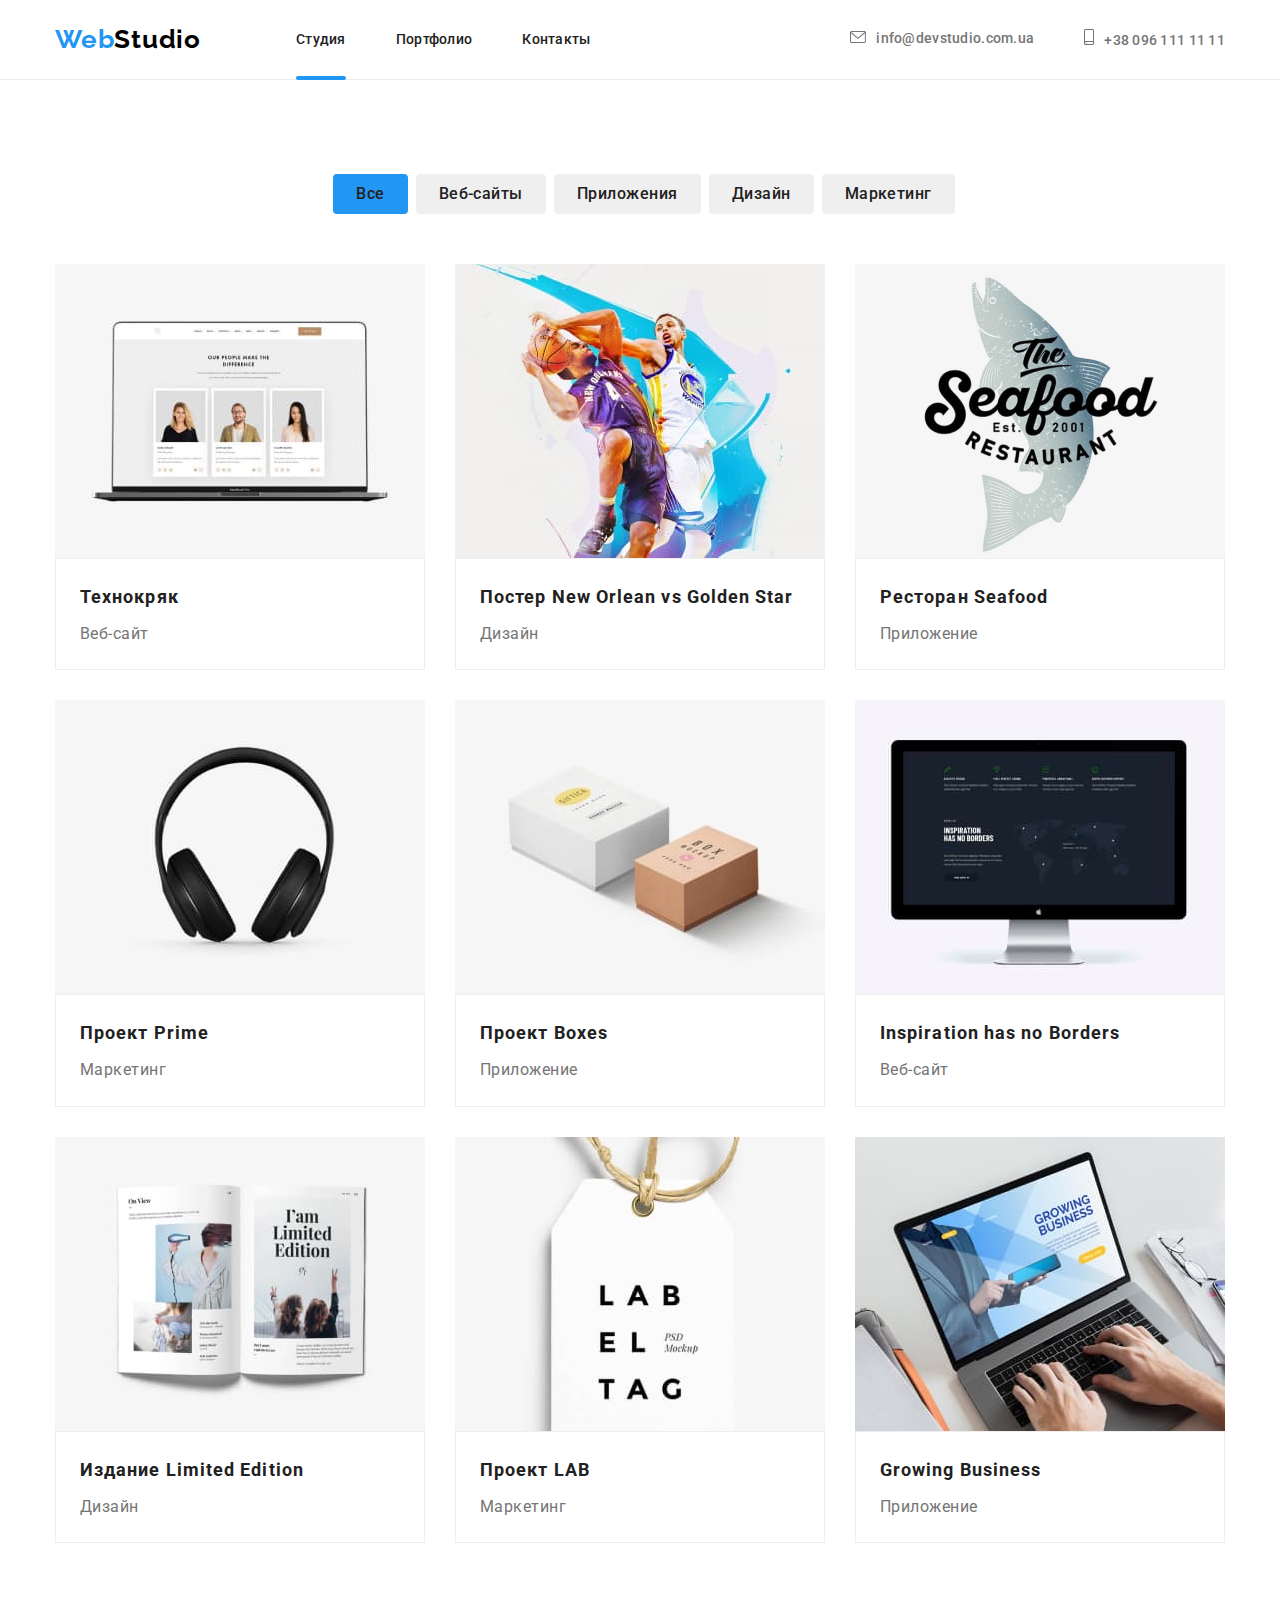
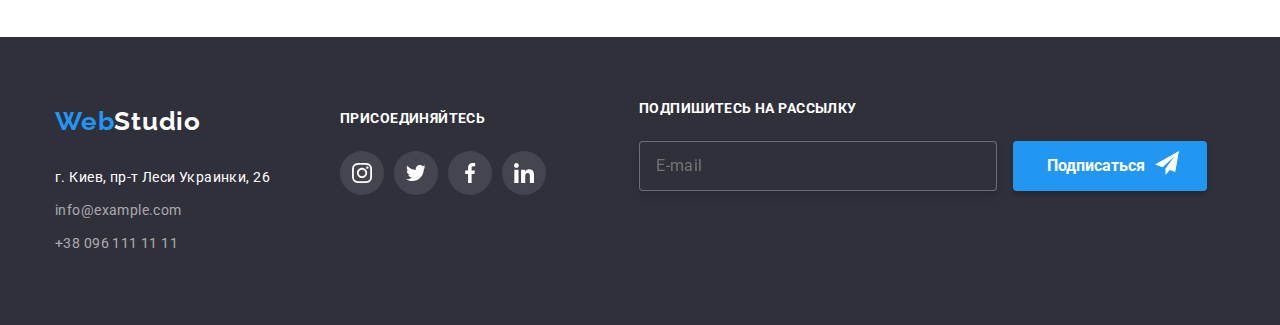
==== portfolio.html @ d0ef0f85 "**" ====
<!DOCTYPE html>
<html lang="en">

<head>
    <meta charset="UTF-8">
    <meta http-equiv="X-UA-Compatible" content="IE=edge">
    <meta name="viewport" content="width=device-width, initial-scale=1.0">
    <link rel="preconnect" href="https://fonts.googleapis.com">
    <link rel="preconnect" href="https://fonts.gstatic.com" crossorigin>
    <link
        href="https://fonts.googleapis.com/css2?family=Raleway:wght@700&family=Roboto:wght@400;500;700;900&display=swap"
        rel="stylesheet">
    <!--нормалізатор-->
    <link rel="stylesheet"
        href="https://cdnjs.cloudflare.com/ajax/libs/modern-normalize/1.1.0/modern-normalize.min.css" />
    <!--додати стиль-->
    <link rel="stylesheet" href="./css/portfolio.css" />
    <link rel="stylesheet" href="./css/styles.css" />
    <title>Homework#6</title>
</head>

<body>
    <!--Шапка-->
    <header class="header">
        <div class="container">
            <nav class="navigation">
                <a href="" class="logo header__logo link">Web<span class="colortext">Studio</span></a>
                <ul class="menu-list list">
                    <li class="menu-list__item"><a href="./index.html" class="menu-list__link link current">Студия</a></li>
                    <li class="menu-list__item"><a href="./portfolio.html" class="menu-list__link link">Портфолио</a></li>
                    <li class="menu-list__item"><a href="" class="menu-list__link link">Контакты</a></li>
                </ul>
            </nav>
            <div class="connect header__connect">
                <ul class="menu-list list">
                    <li><a class="connect__mail link " href=""><svg class="connect__icon" width="16" height="12">
                                <use href="./images/symbol-defss.svg#icon-convert" info@devstudio.com.ua></use>
                            </svg>info@devstudio.com.ua</a>
                    </li>
                    <li><a class="connect__tel link" href=""><svg class="connect__icon" width="10" height="16">
                                <use href="./images/symbol-defss.svg#icon-phone">
    
                                </use>
                            </svg>+38 096 111 11 11</a>
                    </li>
                </ul>
    
            </div>
        </div>
    </header>
    <main>
        <section class="portfolio ">
            <div class="container">
                <ul class="portfolio-selection ">
                    <li class="portfolio-item"><button class="btn current" type="button">Все</button></li>
                    <li class="portfolio-item"><button class="btn" type="button">Веб-сайты</button></li>
                    <li class="portfolio-item"><button class="btn" type="button">Приложения</button></li>
                    <li class="portfolio-item"><button class="btn" type="button">Дизайн</button></li>
                    <li class="portfolio-item"><button class="btn" type="button">Маркетинг</button></li>
                </ul>

                <div class="gallery">
                    <ul class="gallery-list list">
                        <li class="galery-item">
                            <div class="top-wrap">
                                <a href="" class="galery-link"></a>
                                <img src="./images/technokriak.jpg" alt="" class="img" width="370">
                                <p class="top-text">Ресурс предлагает комплексные предложения
                                    с разным уровнем функционала и сервисов. Все это позволит посетителю получить
                                    исчерпывающие сведения о компании или частном лице.</p>
                            </div>
                            <div class="foto-bottom link">
                                <h3 class="portfolio-title">Технокряк</h3>
                                <p class="portfolio-text">Веб-сайт</p>
                            </div>
                        </li>
                        <li class="galery-item">
                            <div class="top-wrap">
                                <a href="" class="galery-link"></a>
                                <img src="./images/neworlean.jpg" alt="" class="img" width="370">
                                <p class="top-text">Ресурс предлагает комплексные предложения
                                    с разным уровнем функционала и сервисов. Все это позволит посетителю получить
                                    исчерпывающие сведения о компании или частном лице.</p>
                            </div>
                            <div class="foto-bottom link">
                                <h3 class="portfolio-title">Постер New Orlean vs Golden Star</h3>
                                <p class="portfolio-text">Дизайн</p>
                            </div>
                        </li>
                        <li class="galery-item">
                            <div class="top-wrap">
                                <a href="" class="galery-link"></a>
                                <img src="./images/img.jpg" alt="" class="img" width="370">
                                <p class="top-text">Ресурс предлагает комплексные предложения
                                    с разным уровнем функционала и сервисов. Все это позволит посетителю получить
                                    исчерпывающие сведения о компании или частном лице.</p>
                            </div>
                            <div class="foto-bottom link">
                                <h3 class="portfolio-title">Ресторан Seafood</h3>
                                <p class="portfolio-text">Приложение</p>
                            </div>
                        </li>
                        <li class="galery-item">
                            <div class="top-wrap">
                                <a href="" class="galery-link"></a>
                                <img src="./images/prime.jpg" alt="" class="img" width="370">
                                <p class="top-text">Ресурс предлагает комплексные предложения
                                    с разным уровнем функционала и сервисов. Все это позволит посетителю получить
                                    исчерпывающие сведения о компании или частном лице.</p>
                            </div>
                            <div class="foto-bottom link">
                                <h3 class="portfolio-title">Проект Prime</h3>
                                <p class="portfolio-text">Маркетинг</p>
                            </div>
                        </li>
                        <li class="galery-item">
                            <div class="top-wrap">
                                <a href="" class="galery-link"></a>
                                <img src="./images/box.jpg" alt="" class="img" width="370">
                                <p class="top-text">Ресурс предлагает комплексные предложения
                                    с разным уровнем функционала и сервисов. Все это позволит посетителю получить
                                    исчерпывающие сведения о компании или частном лице.</p>
                            </div>
                            <div class="foto-bottom link">
                                <h3 class="portfolio-title">Проект Boxes</h3>
                                <p class="portfolio-text">Приложение</p>
                            </div>
                        </li>
                        <li class="galery-item">
                            <div class="top-wrap">
                                <a href="" class="galery-link"></a>
                                <img src="./images/borders.jpg" alt="" class="img" width="370">
                                <p class="top-text">Ресурс предлагает комплексные предложения
                                    с разным уровнем функционала и сервисов. Все это позволит посетителю получить
                                    исчерпывающие сведения о компании или частном лице.</p>
                            </div>
                            <div class="foto-bottom link">
                                <h3 class="portfolio-title">Inspiration has no Borders</h3>
                                <p class="portfolio-text">Веб-сайт</p>
                            </div>
                        </li>
                        <li class="galery-item">
                            <div class="top-wrap">
                                <a href="" class="galery-link"></a>
                                <img src="./images/edition.jpg" alt="" class="img" width="370">
                                <p class="top-text">Ресурс предлагает комплексные предложения
                                    с разным уровнем функционала и сервисов. Все это позволит посетителю получить
                                    исчерпывающие сведения о компании или частном лице.</p>
                            </div>
                            <div class="foto-bottom link">
                                <h3 class="portfolio-title">Издание Limited Edition</h3>
                                <p class="portfolio-text">Дизайн</p>
                            </div>
                        </li>
                        <li class="galery-item">
                        <div class="top-wrap">
                            <a href="" class="galery-link"></a>
                            <img src="./images/lab.jpg" alt="" class="img" width="370">
                            <p class="top-text">Ресурс предлагает комплексные предложения
                                с разным уровнем функционала и сервисов. Все это позволит посетителю получить
                                исчерпывающие сведения о компании или частном лице.</p>
                        </div>
                            <div class="foto-bottom link">
                                <h3 class="portfolio-title">Проект LAB</h3>
                                <p class="portfolio-text">Маркетинг</p>
                            </div>
                        </li>
                        <li class="galery-item">
                        <div class="top-wrap">
                            <a href="" class="galery-link"></a>
                            <img src="./images/business.jpg" alt="" class="img" width="370">
                            <p class="top-text">Ресурс предлагает комплексные предложения
                                с разным уровнем функционала и сервисов. Все это позволит посетителю получить
                                исчерпывающие сведения о компании или частном лице.</p>
                        </div>
                            <div class="foto-bottom link">
                                <h3 class="portfolio-title">Growing Business</h3>
                                <p class="portfolio-text">Приложение</p>
                            </div>
                        </li>
                    </ul>
                </div>
            </div>
        </section>
    </main>

    <!--footer-->
    <footer class="footer">
        <div class="container">
            <div class="contact-main">
                <a href="" class="footer-logo link">Web<span class="colorchange">Studio</span></a>
                <address>
                    <ul class="footer-list list">
                        <li class="contacts"><a href="https://bit.ly/3pXMvUd" class="contact-link link" target="_blank"
                                rel="noopener noreferrer">г. Киев, пр-т
                                Леси Украинки, 26</a> </li>
                        <li class="contacts"><a href="mailto:info@devstudio.com" class="contact link">info@example.com</a></li>
                        <li class="contacts"><a href="tel:+380961111111" class="contact link">+38 096 111 11 11</a></li>
                    </ul>
                </address>
            </div>

            <div class="join">
                <h2 class="join-title">ПРИСОЕДИНЯЙТЕСЬ</h2>
                <ul class="join-soc list">
                    <li class="join-soc-item">
                        <a href="" class="join-soc-link">
                            <svg class="join-soc-icon" width="20" hight="20">
                                <use href="./images/symbol-defs.svg#icon-instagram">
                            </svg>
                        </a>
                    </li>
                    <li class="join-soc-item">
                        <a href="" class="join-soc-link">
                            <svg class="join-soc-icon" width="20" hight="20">
                                <use href="./images/symbol-defs.svg#icon-tvit">
                            </svg>
                        </a>
                    </li>
                    <li class="join-soc-item">
                        <a href="" class="join-soc-link">
                            <svg class="join-soc-icon" width="20" hight="20">
                                <use href="./images/symbol-defs.svg#icon-facebook">
                            </svg>
                        </a>
                    </li>
                    <li class="join-soc-item">
                        <a href="" class="join-soc-link">
                            <svg class="join-soc-icon" width="20" hight="20">
                                <use href="./images/symbol-defs.svg#icon-lin">
                            </svg>
                        </a>
                    </li>
                </ul>
            </div>
                <div class="footer-field">
                <section class="online">
                        <h2 class="title online-title">ПОДПИШИТЕСЬ НА РАССЫЛКУ</h2>
                
                        <form class="add-form">
                            <div class="add-fild">
                                <input type="email" class="footer-input" name="add-email" id="add-email" placeholder="E-mail" required
                                    id="add-email" />
                                <label class="footer-label" for="add-email"></label>
                
                                <button type="submit" class="add-btn">Подписаться
                                    <svg class="add-icon" width="24" height="24">
                                        <use href="./images/symbol-defs.svg#icon-icon-send"></use>
                                    </svg>
                                </button>
                            </div>
                        </form>
                    </section>
                </div>
                </div>
    </footer>
</body>

</html>
---- css/portfolio.css ----
header {
    border-bottom: 1px solid;
    color: #ECECEC;
}
.portfolio-link.current {
    color: var(--accsent-color);
}
.portfolio-link.header-link {
    font-weight: 500;
    font-size: 14px;
    line-height: 1.14;
    letter-spacing: 0.02em;
    color: #212121;
}

.header-link:hover,
.header-link:focus{
    color: #2196F3;
}

.portfolio-link {
    font-weight: 500;
    font-size: 14px;
    line-height: 1.14;
    letter-spacing: 0.02em;
    color: #212121;
}

.portfolio-link:hover,
.portfolio-link:focus {
    color: #2196F3;
}
.portfolio-link {
    position: relative;
    display: block;
}

.portfolio-link.current::after {
    content: "";
    left: 0;
    bottom: -32px;
    width: 100%;
    height: 4px;
    position: absolute;
    display: inline-block;
    background-color: var(--accsent-color);
    border-radius: 2px;
}
/*booton*/
.btn.current {
    background-color: var(--accsent-color);
}

.btn {
    display: inline-block;
    border: 1px solid transparent;
    border-radius: 4px;
    padding: 6px 22px;
    font-family: inherit;
    font-weight: 500;
    font-size: 16px;
    line-height: 1.6;
    text-align: center;
    letter-spacing: 0.03em;
    cursor: pointer;
    color: #212121;
    transition-property: background-color;
    transition-duration: 250ms;
    transition-timing-function: cubic-bezier(0.4, 0, 0.2, 1);
}

.btn:hover {
    color: #FFFFFF;
    background-color: #2196F3;
}

.btn:focus {
    color: #FFFFFF;
    background-color: var(--accsent-color)
}


/*portfolio*/

.portfolio {
    padding-top: 94px;
    padding-bottom: 94px;
}

.portfolio-selection {
    display: flex;
    justify-content: center;
    margin-bottom: 50px;
    list-style: none;
}

.portfolio-item {
    margin-left: 8px;
}

.portfolio-item:hover,
.portfolio-item:focus {
    box-shadow: 0px 3px 1px rgba(0, 0, 0, 0.1), 0px 1px 2px 
    rgba(0, 0, 0, 0.08), 0px 2px 2px rgba(0, 0, 0, 0.12);
    border-radius: 4px;
}

.top-wrap {
    position: relative;
    overflow: hidden;
}

.galery-item:hover .top-text {
    transform: translateY(0%);
}

.top-text {
    position: absolute;
    top: 0;
    background-color: rgba(33, 150, 243, 0.9);
    color: #FFFFFF;
    padding: 40px;
    width: 370px;
    height: 294px;
    transform: translateY(100%);
    transition: transform 250ms linear;
    overflow: auto;
    font-family: inherit;
    font-weight: 400;
    font-size: 18px;
    line-height: 1.6;
    letter-spacing: 0.03em;
}

.portfolio-title {
    margin-bottom: 4px;
    font-family: inherit;
    font-weight: 700;
    font-size: 18px;
    line-height: 2;
    letter-spacing: 0.06em;
    color: #212121;
}

.portfolio-text {

    font-family: inherit;
    font-style: normal;
    font-weight: 400;
    font-size: 16px;
    line-height: 1.9;
    letter-spacing: 0.03em;
    color: #757575;
}

.gallery-list {
    display: flex;
    flex-wrap: wrap;
    gap: 30px;
    /*виставити елементи по вертикалі та горизонталі*/
}

/* margin-left: -30px;
    margin-bottom: -30px;
}
.calery-item{
 width:  calc(100%/3 - 30px);  
 margin-left: 30px;
 margin-bottom: 30px;
}*/
.galery-item:hover,
.galery-item:focus{
    box-shadow: 0px 1px 1px rgba(0, 0, 0, 0.12),
        0px 4px 4px rgba(0, 0, 0, 0.06),
        1px 4px 6px rgba(0, 0, 0, 0.16);
}

.foto-bottom {
    border: 1px solid #EEEEEE;
    padding: 20px 24px;
    margin-left: 0;
    margin-right: 0;
}

/*.galery-link:hover .galery-item{
box-shadow: 0px 1px 1px rgba(0, 0, 0, 0.12),
0px 4px 4px rgba(0, 0, 0, 0.06),
1px 4px 6px rgba(0, 0, 0, 0.16);
}*/

.galery-item {
    display: block;
}
---- css/styles.css ----
:root{
--hero-title-color:#FFFFFF;
--accsent-color:#2196F3;
--second-title-color:#757575;
--main-title-color:#212121;
}
body{
    font-family: Roboto, sans-serif;}
    .link{
        text-decoration: none;
    }
    .list{
        padding: 0;
        margin: 0;
        list-style: none;
    }
    
    .nav-list.link.current{
        color: var(--accsent-color);
    }
    .header-link.current{
        color: var(--accsent-color);
    }
    .colortext{
        color: black;
        /* чорний  колір лого */
    }
    .colorchange{
        color: #FFFFFF;
        /*білий колір лого*/
    }
    
    
    p,
    h1,
    h2,
    h3,
    h4,
    li {
        margin: 0;
    }
    
    ul {
        padding-left: 0;
        margin: 0;
    }
    
    button {
        cursor: pointer;
    }
    
    .container {
        width: 1200px;
        padding-left: 15px;
        padding-right: 15px;
        margin: 0 auto;
        /*outline: 1px solid;*/
        }
    /*.section {
        padding-bottom: 94px;
        padding-bottom: 94px;
    }*/
   .top-text--light{
color: var(--hero-title-color)
   }
   .top-text--dark{
color: var(--main-title-color);
   }
   .button--light{
color: var(--hero-title-color);
   }
  /*header*/
    .header{
        background-color:#FFFFFF;
        padding: 24px 0 24px 0;
    }
    .header .container{
        display: flex;
        align-items: center;    
    }
    .menu-list{
        display: flex;
    }
    .navigation{
        display: flex;
        align-items: center;
    }
    .header__logo{
        margin-right: 95px;
        font-family: 'Raleway';
        font-weight: 700;
        font-size: 26px;
        line-height: 1.2;
        letter-spacing: 0.03em;
        color: #2196F3;
    }
    .menu-list__item:not(:last-child){
margin-right:50px ;
    }
    .menu-list__link{
    font-weight: 500;
    font-size: 14px;
    line-height: 1.14;
    letter-spacing: 0.02em;
    color: #212121;
    transition: color 250ms linear;
        }
    .menu-list__link:hover,
    .menu-list__link:focus{
    color: #2196F3;
        }
        .menu-list__link{
            position: relative;
            display: block;     
        }
         .menu-list__link.current::after{
            content: "";
            left: 0;
            bottom: -32px;
            width: 100%;
            height: 4px;
            position: absolute;
             display: inline-block;
            background-color: var(--accsent-color);
            border-radius: 2px;
        }
    .header__connect{
        margin-left: auto;
    }
    .connect__mail{
        margin-right: 50px;
    font-weight: 500;
    font-size: 14px;
    line-height: 1.14;
    letter-spacing: 0.02em;
    color: var(--second-title-color);
    transition: color 250ms linear;
    }
    .connect__tel{
    font-weight: 500;
    font-size: 14px;
    line-height: 1.14;
    letter-spacing: 0.02em;
    color: var(--second-title-color);
    transition: color 250ms linear;
    }
    
    .connect__tel:hover,
    .connect__tel:focus,
    .connect__mail:hover,
    .connect__mail:focus,
    .connect__icon:hover,
   .connect__icon:focus{
        color: var(--accsent-color);
    }
.connect__icon{
    margin-right: 10px;
    fill: currentColor
}

    /*hero*/
    .hero{
     background: #2F303A;
     text-align: center;
    padding-top: 200px;
    background-image: linear-gradient(
    rgba(47, 48, 58, 0.4),
    rgba(47, 48, 58, 0.4)
    ), 
    url(../images/header.jpg);
    background-repeat: no-repeat;
    background-size: cover;
    max-width: 1600px;
    margin: 0 auto;
     }
    
    
    .hero__top-text{
        margin-top: 0;
        margin-bottom: 45px;
    font-family: Roboto, sans-serif;
    font-weight: 900;
    font-size: 44px;
    line-height: 1.4;
    letter-spacing: 0.06em;
   
    }
  
    /*button*/
    .hero__button{
        display: inline-block;
        border: 1px solid transparent;
        border-radius: 4px;
        padding: 10px 32px;
        margin-bottom: 200px;
        font-family: Roboto, sans-serif;
        font-weight: 700;
        font-size: 16px;
        line-height: 1.8;
        background-color: var(--accsent-color);
    }

    /*feature*/
    .feature{
        padding-top: 94px;
        padding-bottom: 94px;
    }

    .feature__top-text{
    margin-bottom: 10px;
    font-family: Roboto, sans-serif;
    font-size: 14px;
    line-height: 1.9;
    letter-spacing: 0.03em;
    text-transform: uppercase;
        }
    .feature__bottom-text{
    font-family: Roboto, sans-serif;
    font-weight: 400;
    font-size: 14px;
    line-height: 1.7;
    letter-spacing: 0.03em;
    color: var(--second-title-color);
    
        }
    .feature-list{
        display: flex; 
        
     }
     .feature-list__item{
         width: 270px;
       
         }
    .feature-list__item:not(:last-child) {
        margin-right: 30px;
    }
       
    .feature-list .feature-list__item{
        width: 270px;
    
    }
    .feature-list__link{
        margin-bottom: 30px;
    width: 270px;
    height: 120px;
    left: 215px;
    top: 774px;
    background: #F5F4FA;
    border-radius: 4px;
    display: flex;
    justify-content: center;
    align-items: center;}
/*.about-item + .about-item + .about-item{
    margin-left: 30px;
}*/
/*justify-content: space-between; - розтягує по ширині *.
        /*about*/

        .about{
     padding-bottom: 94px;  
     }  

    .about-title{
    margin-top: 0;
     margin-bottom: 50px; 
    font-family: Roboto, sans-serif;
    font-size: 36px;
    line-height: 1.2;
    text-align: center;
    letter-spacing: 0.03em;
    color: var(--main-title-color);
        }
        .about-list{
            display: flex; 
            margin-left:-30px;  
        }
        .about-foto{
            display: block;
        }
       /* .about-item:not(:last-child){
margin-right: 30px;
        } відступи*/
        .about-list__item{
        flex-basis:cal(100-90px)/3;
       /* width:  calc(100%/3-30px);*/
        margin-left: 30px;
       }
    .about-top-wrap {
        position: relative;
        overflow: hidden;
    }
        .about-top-text {
            position: absolute;
            bottom: 0;
            background-color:rgba(47, 48, 58, 0.8);
            color: #FFFFFF;
            padding: 27px;
            width: 370px;
            height: 70px;
            font-family: inherit;
            font-weight: 700;
            font-size: 14px;
            line-height: 1.14;
            text-align: center;
            letter-spacing: 0.03em;
            text-transform: uppercase;
        }
      .team{
          padding-bottom: 94px;
          padding-top: 94px;
        background-color: #F5F4FA;
      }    
       .team-item{
           background-color: var(--hero-title-color);
       }
     .team-list{
        display: flex;
        justify-content: space-between;
        
        }
    .team-title{
     margin-bottom: 50px;
     font-family: Roboto, sans-serif;
    font-size: 36px;
    line-height: 1.2;
    text-align: center;
    letter-spacing: 0.03em;
    color: var(--main-title-color);
        }
    .team-item-title{
  margin-bottom: 10px;
    font-family: Roboto,sans-serif;
    font-weight: 500;
    font-size: 16px;
    line-height: 1.2;
    text-align: center;
    letter-spacing: 0.03em;
    color: var(--main-title-color);
        }
    .team-item-text{
   margin-left: 0;
   margin-right: 0;
   margin-bottom: 16px;
    font-family: Roboto,sans-serif;
    font-weight: 400;
    font-size: 16px;
    line-height: 1.19;
    text-align: center;
    letter-spacing: 0.03em;
    color: var(--second-title-color);
        }
        .img{
        display: block;
         }
        .foto-team{
            padding-top: 30px;
            padding-bottom: 30px;
            box-shadow: 0px 1px 3px rgba(0, 0, 0, 0.12),
            0px 1px 1px rgba(0, 0, 0, 0.14),
            0px 2px 1px rgba(0, 0, 0, 0.2);
            border-radius: 0px 0px 4px 4px;
        }
        .team-soc-list {
            display: flex;
            justify-content: center;
        }
        
        .team-soc-item+.team-soc-item {
            margin-left: 10px;
        }
/*посилання на соцмережі*/
        .team-soc-link{
            width: 44px;
            height: 44px;
            background-color: #FFFFFF;
            border-radius: 50%;
            display: flex;
            justify-content: center;
            align-items: center;
           /* fill: #FFFFFF;*/
        transition-property: background-color;
        transition-duration: 250ms;
        transition-timing-function: cubic-bezier(0.4, 0, 0.2, 1);
        }
      
        .team-soc-icon{
            fill: #AFB1B8;
        }
        .team-soc-link:hover{
         background-color:var(--accsent-color);
        /*fill: #2196F3;*/
        }
        .team-soc-link:hover .team-soc-icon{
        fill:#FFFFFF;
        }
        .team-soc-link:focus{
            background-color: var(--accsent-color);
            /*fill: #2196F3;*/
        }
        .team-soc-link:focus .team-soc-icon{
            fill: #FFFFFF;
        }
       .client-title{
         margin-bottom: 50px;
        font-family: Roboto,sans-serif;
       font-weight: 700;
        font-size: 36px;
        line-height: 1.17;
        text-align: center;
        letter-spacing: 0.03em;
        color: var(--main-title-color);
       }
       .client{
           padding-top: 94px;
           padding-bottom: 94px;
       }
       .client-list{
           display: flex;
            justify-content: space-between;
       }
       .client-link{
        width: 170px;
        height: 92px;
        display: flex;
        justify-content: center;
        align-items: center;
        border: 1px solid #AFB1B8;
        box-sizing: border-box;
        border-radius: 4px;
        cursor: pointer;
        transition-property: background-color;
        transition-duration: 250ms;
        transition-timing-function: cubic-bezier(0.4, 0, 0.2, 1);
       }
    .client-link:hover{
        border-color: var(--accsent-color)
    }
    .client-link:focus {
        border-color: var(--accsent-color)}

       .client-link{
       background-color: #FFFFFF;
       }

    .client-icon{
       width: 106px;
        height: 60px;
        fill:#AFB1B8;
    }
    .client-link:hover .client-icon {
        fill: var(--accsent-color)
    }
    .client-link:focus .client-icon {
        fill: var(--accsent-color)
    }
       /*footer*/
       .footer{
          padding-top: 60px;
          padding-bottom: 60px;
          background: #2F303A;
      }
        .footer .container{
            display: flex;
        }
        .footer-logo{
            font-family: 'Raleway';
            font-style: normal;
            font-weight: 700;
            font-size: 26px;
            line-height: 1.9;
            letter-spacing: 0.03em;
             color: #2196F3;
        }
        .footer-list{
            padding-top: 20px;
        }
        address {
            font-style: normal;
        }
        .contact-address{
            color: var(--hero-title-color);
        }
        .contact-link{
           font-family: Roboto,sans-serif;
            font-weight: 400;
            font-size: 14px;
            line-height: 1.7;
            letter-spacing: 0.03em;
           color: var(--hero-title-color); 
         }
         .contact{
            font-family: Roboto,sans-serif;
            font-weight: 400;
            font-size: 14px;
            line-height: 1.7;
            letter-spacing: 0.03em;
            color: rgba(255, 255, 255, 0.6);
         }
         .contacts{
             padding-bottom: 9px;
         }
         .join{
         margin-left: 70px;
         padding-top: 10px;
      }
         .join .container{
            display: flex;
           }
         .join-title{
       margin-bottom: 20px;  
        font-weight: 700;
        font-size: 14px;
        line-height: 1.7;
        letter-spacing: 0.03em;
        text-transform: uppercase;
        color: #FFFFFF;
         }
         
        .join-soc {
        display: flex;
            }
        .join-soc-link {
            width: 44px;
            height: 44px;
            background-color: rgba(255, 255, 255, 0.1);
            border-radius: 50%;
            display: flex;
            justify-content: center;
            align-items: center;
            transition-property: background-color;
            transition-duration: 250ms;
            transition-timing-function: cubic-bezier(0.4, 0, 0.2, 1);
            }
        
        .join-soc-link {
            fill: var(--hero-title-color);
       
        }
        .join-soc-item+.join-soc-item {
            margin-left: 10px;
        }
        /*змінити колір елемента
        .join-soc-icon:nth-child(2){
        color: #2196F3;
        }*/
        .join-soc-link:hover{
            background-color: var(--accsent-color);
        }
        .join-soc-link:focus{
            background-color: var(--accsent-color);
        }
        
        .join-soc-link:hover .join-soc-icon {
            fill: #FFFFFF;
        }
        .join-soc-link:focus .join-soc-icon {
            fill: #FFFFFF;
        }
        .online{
            margin-left: 93px;
            flex-grow: 1;
        }
        .online-title {
        margin-bottom: 20px;
        font-weight: 700;
        font-size: 14px;
        line-height: 1.7;
        letter-spacing: 0.03em;
        text-transform: uppercase;
        color: #FFFFFF;
         }
         .add-email{
             border: none;
             border: 1px solid rgba(255, 255, 255, 0.3);
             background-color: transparent;
         }
         /*.add-fild{
             width: 358px;
             height: 50px;
         }*/
        .footer-input{
        width: 358px;
        height: 50px;
        left: 815px;
        top: 2787px;
        background: #2F303A;
        border: 1px solid rgba(255, 255, 255, 0.3);
        box-sizing: border-box;
        filter: drop-shadow(0px 4px 4px rgba(0, 0, 0, 0.15));
        border-radius: 4px;
        }
       
        .footer-field .container{
            display: flex;
        }
        .add-btn{
           margin-left: 12px;
            padding-right: 62px;
            padding-left: 34px;
            height: 50px;
            font-family: Roboto, sans-serif;
            font-weight: 700;
            font-size: 16px;
            line-height: 30px;
            color: #FFFFFF;
            background: #2196F3;
            box-shadow: 0px 4px 4px rgba(0, 0, 0, 0.15);
           border-radius: 4px;
           border: none;
       
        }
        
  
        .add-icon{
            position: absolute;
            margin-left: 10px;
           
            align-items: center;
            justify-content: center;
           background-color: var(--accsent-color);
        }
    .footer-input:placeholder-shown,
    .footer-input:focus-visible{
        font-size: 16px;
        line-height: 1.25;
        align-items: center;
        letter-spacing: 0.03em;
        color: rgba(255, 255, 255, 0.6);
        padding-left: 16px;
    }
        /* модальне вікно*/
        .backdrop{
            position: fixed;
            width: 100%;
            height: 100%;
            top: 0;
            background: rgba(0, 0, 0, 0.2);
            display: flex;
            align-items: center;
            justify-content: center;
            transition: opacity 250ms, visibility 250ms;
        }
       .backdrop .is-hidden .modal{
            transform: scale(0.5);
       }
        .backdrop .is-hidden{
            opacity: 0;
            pointer-events: none;
            
        }
        .modal{
            padding: 40px;
        position: absolute;
        top: 50%;
        left: 50%;
        transform: translate(-50%, -50%) scale(1);
        width: 528px;
        height: 581px;
        background: #FFFFFF;
        box-shadow: 0px 1px 3px rgba(0, 0, 0, 0.12),
        0px 1px 1px rgba(0, 0, 0, 0.14),
        0px 2px 1px rgba(0, 0, 0, 0.2);
        border-radius: 4px;
        transition: transform 250ms;
        }
      
        .modal-close-btn{
            position: absolute;
           top: 8px;
            right: 8px;
            width: 30px;
            height: 30px;
            border-radius: 50%;
            background-color: transparent;
            border: 1px solid rgba(0, 0, 0, 0.1);
        }   
                .modal-close-btn:hover .modal-close-icon{
                    fill: #2196F3;
                }
        .modal-close-btn:hover{
            fill: #2196F3
        }
                .modal-close-btn:focus .modal-close-icon{
                    color: #2196F3;
                }
        .modal-close-btn:focus{
            
            color;: #2196F3
        }
    .is-hidden{
        opacity: 0;
        pointer-events: none;
        visibility: hidden;
    }
    .modal-form{
        font-family: Roboto,sans-serif;
        font-weight: 700;
        font-size: 20px;
        line-height: 1.15;
        letter-spacing: 0.03em;
       color: var(--main-title-color);
       text-align: center;
       margin-bottom: 12px;
    }
    input.modal-input{
        width: 100%;
        height: 40px;
        border: 1px solid rgba(33, 33, 33, 0.2);
        border-radius: 4px;
        padding-left: 42px;
        outline: none;/*відключає підсвічування форми щоб задати ховер та фокус*/
        transition: border-color 300ms;
    }
     
    .modal-input::placeholder{
        color: var(--accsent-color);
    }
    /*.modal-input:valid{
        border-color: var(--accsent-color);
    }
    .modal-input:invalid{
        border-color: red;
    }*/
    .modal-field {
        margin-bottom: 10px;
    }
    
    .modal-input-wrap {
        position: relative;
    }
    
    /*розмістити іконку по центру .modal-input-wrap {
        position: relative; + .form-icon */
    .form-icon {
        position: absolute;
        top: 50%;
        transform: translateY(-50%);
        left: 10px;
        transition: fill 250ms cubic-bezier(0.4, 0, 0.2, 1);
    }
    
    .modal-input:hover {
        border-color:  #2196F3;
    }
    
    .modal-input:focus {
        border-color: #2196F3;
    }
    
    .modal-input:hover +.form-icon {
        fill: #2196F3;
    }
    
    .modal-input:focus +.form-icon {
        fill: #2196F3;
    }
.modal-label{
font-family: Roboto, sans-serif;
font-weight: 400;
font-size: 12px;
line-height: 1.7;
letter-spacing: 0.01em;
display: block;
color: #757575;
text-align: left;
font-weight: 400;
}
    .modal-coment{
        position: absolute;
        width: 448px;
        height: 120px;
        left: 576px;
        top: 518px;
        
        border: 1px solid rgba(33, 33, 33, 0.2);
        border-radius: 4px;
    }
    .user-text{
        font-family: Roboto sans-serif;
        font-style: normal;
        font-weight: 400;
        font-size: 14px;
        line-height: 16px;
        letter-spacing: 0.01em;
        
        color: rgba(117, 117, 117, 0.5);
    }
    .modal-text:hover{
        border-color: var(--accsent-color);
    }
   
    .modal-text{
    width: 100%;
    height: 120px;
    border: 1px solid #757575;
    border-radius: 4px;
    margin-bottom: 10px;
    padding: 12px 16px;
    resize: none;
    
    }
    .modal-text::placeholder,
    .modal-text:focus-visible{
        font-weight: 400;
        font-size: 12px;
        line-height: 1.7;
        letter-spacing: 0.01em;
        
        color: rgba(117, 117, 117, 0.5);
    }
    /*.checkbox{
        appearance: none;
        display: flex;
    }*/
    .check-icon{
        fill: transparent;
        
    }
    .check-text span{
        width: 15px;
        height: 16px;
        border: 2px solid #000000;
        border-radius: 2px;
        margin-right: 8px;
        display: flex;
        align-items: center;
        justify-content: center;
    }
     .check-text{
        display: flex;
        align-items: center;
        margin-bottom: 30px;
        margin-left: 15px;
    }
    .text-check{
        font-family: Roboto,sans-serif;
        font-style: normal;
        font-weight: 400;
        font-size: 14px;
        line-height: 24px;
        letter-spacing: 0.03em;
        color: #757575;
    }
    .input-check:checked +.check-text span{
        background-color: var(--accsent-color);
        border: transparent;}
        .input-check:checked +.check-text .check-icon {
            fill: var(--hero-title-color);}
/*Приховати галочку інпут*/
            .visually-hidden{
                position: absolute;
                width: 1px;
                height: 1px;
                margin: -1px;
                border: 0;
                padding: 0;
                white-space: nowrap;
                clip-path: inset(100%);
                clip: rect(0 0 0 0);
                overflow: hidden;
            }
          
            .input-check:focus +.check-text span {
                border-color: var(--accsent-color);
            } /*+border: transparent; в .input-check:checked+.check-text span  зробить рамку іконки синього кольору*/
    /* ще один варіант галочки .check-text::before{
        content: "";
        width: 15px;
        height: 16px;
        margin-right: 8px;
        border: 2px solid #000000;
        border-radius: 2px;
    }
   .check-text{
       display: flex;
       align-items: center;
     font-family: Roboto,sans-serif;
    font-weight: 400;
    font-size: 14px;
    line-height: 24px;
    letter-spacing: 0.03em;
    color: #757575;
   }*/
   
       .checkbox-policy{
   color:  #2196F3;
    }

    .button-form{
    display: inline-block;
    position: relative;
    font-family: Roboto, sans-serif;
    font-weight: 700;
    font-size: 16px;
    line-height: 1.8;
    width: 200px;
    height: 50px;
    color: var(--hero-title-color);
    background-color: var(--accsent-color);
    border: 1px solid transparent;
    box-shadow: 0px 4px 4px rgba(0, 0, 0, 0.15);
    border-radius: 4px;
    }
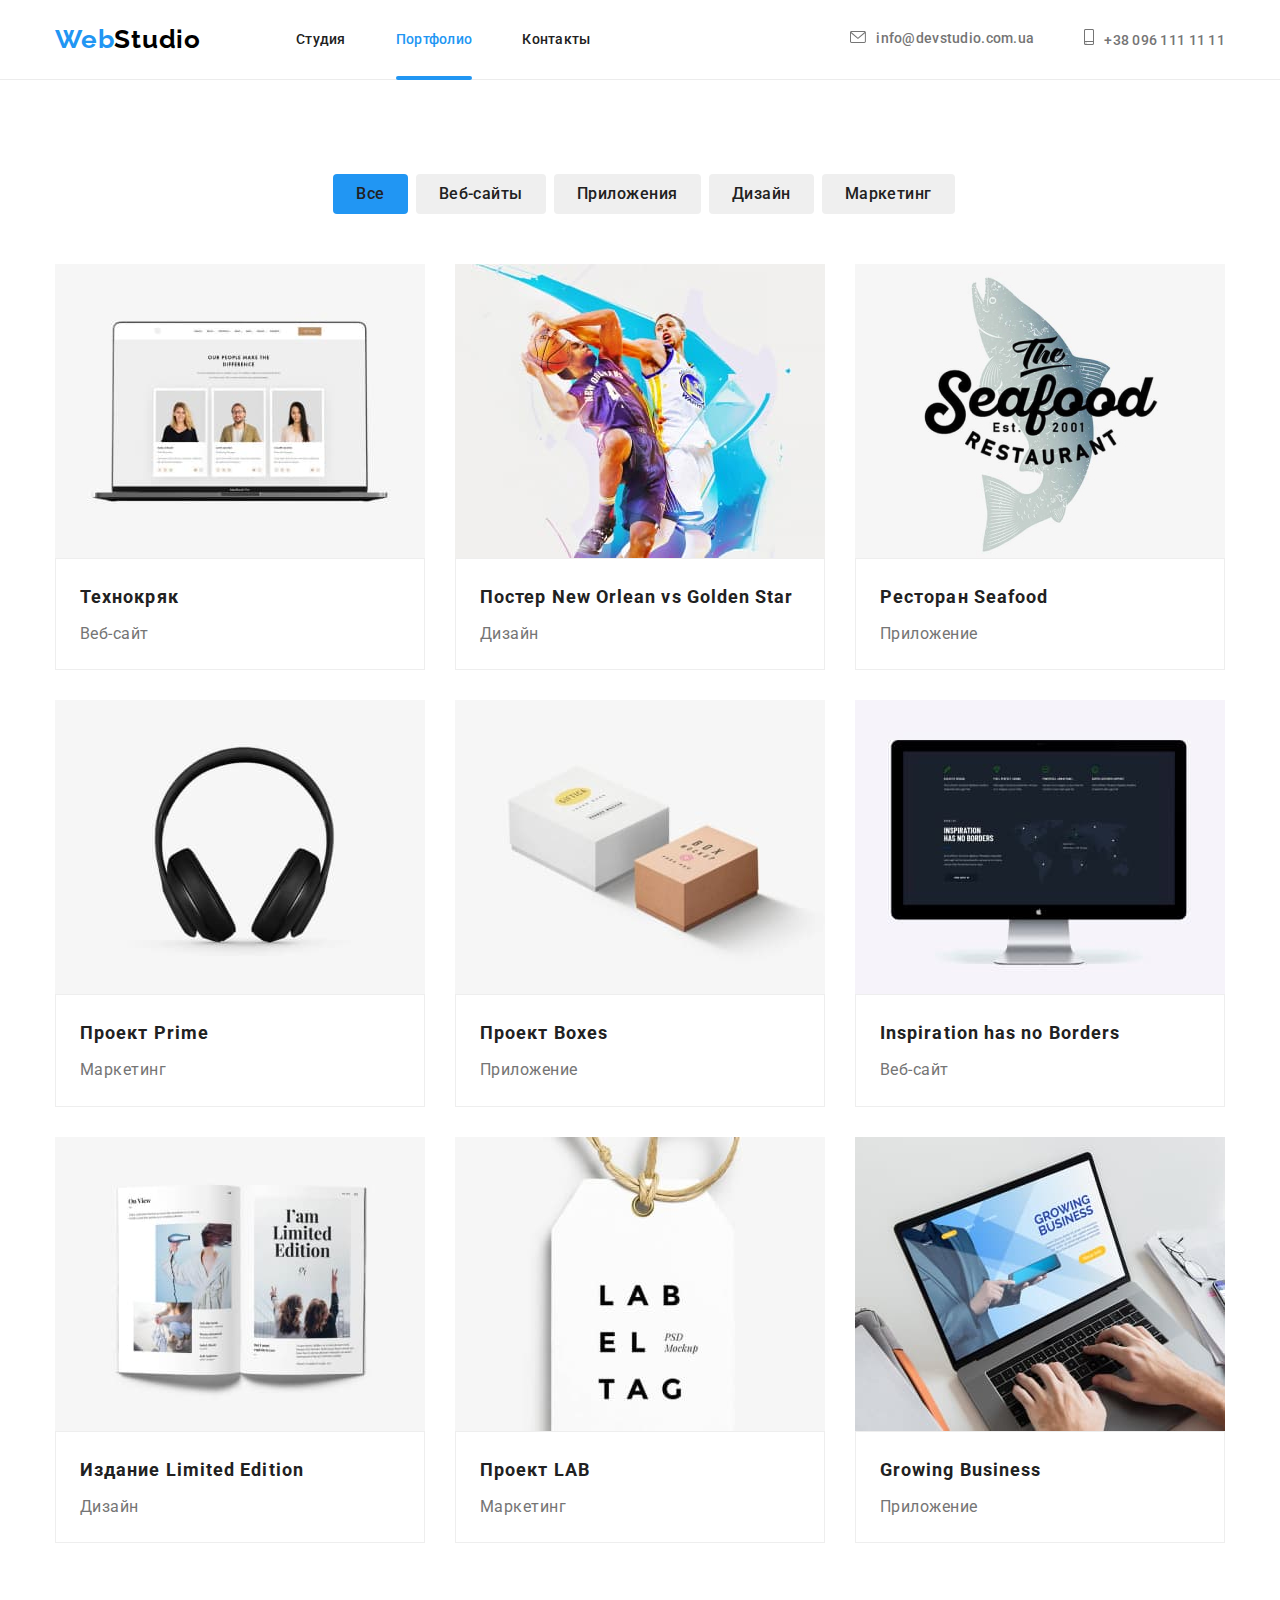
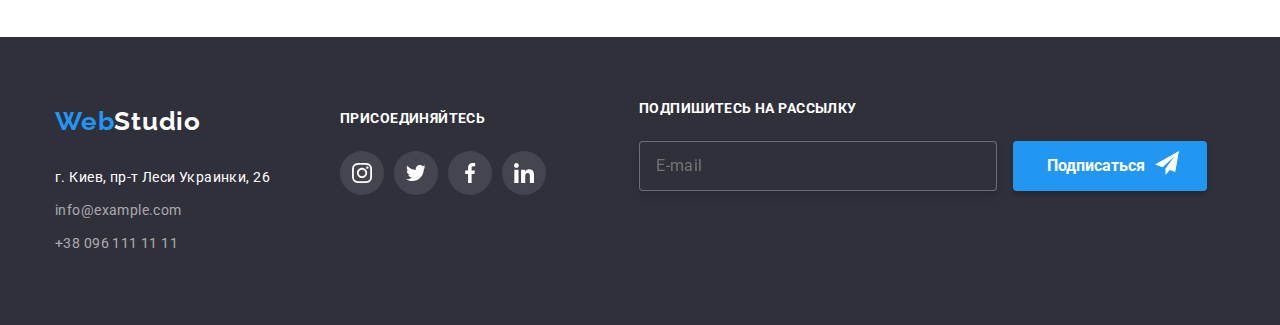
==== commit dba77635: "**" ====
--- a/portfolio.html
+++ b/portfolio.html
@@ -16,7 +16,8 @@
     <!--додати стиль-->
     <link rel="stylesheet" href="./css/portfolio.css" />
     <link rel="stylesheet" href="./css/styles.css" />
-    <title>Homework#6</title>
+    <link rel="stylesheet" href="./css/main.css" />
+    <title>Homework#7</title>
 </head>
 
 <body>
@@ -26,8 +27,8 @@
             <nav class="navigation">
                 <a href="" class="logo header__logo link">Web<span class="colortext">Studio</span></a>
                 <ul class="menu-list list">
-                    <li class="menu-list__item"><a href="./index.html" class="menu-list__link link current">Студия</a></li>
-                    <li class="menu-list__item"><a href="./portfolio.html" class="menu-list__link link">Портфолио</a></li>
+                    <li class="menu-list__item"><a href="./index.html" class="menu-list__link link ">Студия</a></li>
+                    <li class="menu-list__item"><a href="./portfolio.html" class="menu-list__link link current">Портфолио</a></li>
                     <li class="menu-list__item"><a href="" class="menu-list__link link">Контакты</a></li>
                 </ul>
             </nav>
--- a/css/portfolio.css
+++ b/css/portfolio.css
@@ -1,11 +1,8 @@
-header {
-    border-bottom: 1px solid;
-    color: #ECECEC;
-}
+
 .portfolio-link.current {
     color: var(--accsent-color);
 }
-.portfolio-link.header-link {
+.portfolio-link.menu-list__link{
     font-weight: 500;
     font-size: 14px;
     line-height: 1.14;
@@ -13,8 +10,8 @@
     color: #212121;
 }
 
-.header-link:hover,
-.header-link:focus{
+.menu-list__link:hover,
+.menu-list__link:focus{
     color: #2196F3;
 }
 
--- a/css/styles.css
+++ b/css/styles.css
@@ -1,9 +1,4 @@
-:root{
---hero-title-color:#FFFFFF;
---accsent-color:#2196F3;
---second-title-color:#757575;
---main-title-color:#212121;
-}
+
 body{
     font-family: Roboto, sans-serif;}
     .link{
@@ -18,7 +13,7 @@
     .nav-list.link.current{
         color: var(--accsent-color);
     }
-    .header-link.current{
+    .menu-list__link.current{
         color: var(--accsent-color);
     }
     .colortext{
@@ -30,24 +25,6 @@
         /*білий колір лого*/
     }
     
-    
-    p,
-    h1,
-    h2,
-    h3,
-    h4,
-    li {
-        margin: 0;
-    }
-    
-    ul {
-        padding-left: 0;
-        margin: 0;
-    }
-    
-    button {
-        cursor: pointer;
-    }
     
     .container {
         width: 1200px;
@@ -69,390 +46,15 @@
    .button--light{
 color: var(--hero-title-color);
    }
-  /*header*/
-    .header{
-        background-color:#FFFFFF;
-        padding: 24px 0 24px 0;
-    }
-    .header .container{
-        display: flex;
-        align-items: center;    
-    }
-    .menu-list{
-        display: flex;
-    }
-    .navigation{
-        display: flex;
-        align-items: center;
-    }
-    .header__logo{
-        margin-right: 95px;
-        font-family: 'Raleway';
-        font-weight: 700;
-        font-size: 26px;
-        line-height: 1.2;
-        letter-spacing: 0.03em;
-        color: #2196F3;
-    }
-    .menu-list__item:not(:last-child){
-margin-right:50px ;
-    }
-    .menu-list__link{
-    font-weight: 500;
-    font-size: 14px;
-    line-height: 1.14;
-    letter-spacing: 0.02em;
-    color: #212121;
-    transition: color 250ms linear;
-        }
-    .menu-list__link:hover,
-    .menu-list__link:focus{
-    color: #2196F3;
-        }
-        .menu-list__link{
-            position: relative;
-            display: block;     
-        }
-         .menu-list__link.current::after{
-            content: "";
-            left: 0;
-            bottom: -32px;
-            width: 100%;
-            height: 4px;
-            position: absolute;
-             display: inline-block;
-            background-color: var(--accsent-color);
-            border-radius: 2px;
-        }
-    .header__connect{
-        margin-left: auto;
-    }
-    .connect__mail{
-        margin-right: 50px;
-    font-weight: 500;
-    font-size: 14px;
-    line-height: 1.14;
-    letter-spacing: 0.02em;
-    color: var(--second-title-color);
-    transition: color 250ms linear;
-    }
-    .connect__tel{
-    font-weight: 500;
-    font-size: 14px;
-    line-height: 1.14;
-    letter-spacing: 0.02em;
-    color: var(--second-title-color);
-    transition: color 250ms linear;
-    }
-    
-    .connect__tel:hover,
-    .connect__tel:focus,
-    .connect__mail:hover,
-    .connect__mail:focus,
-    .connect__icon:hover,
-   .connect__icon:focus{
-        color: var(--accsent-color);
-    }
-.connect__icon{
-    margin-right: 10px;
-    fill: currentColor
-}
+ 
 
     /*hero*/
-    .hero{
-     background: #2F303A;
-     text-align: center;
-    padding-top: 200px;
-    background-image: linear-gradient(
-    rgba(47, 48, 58, 0.4),
-    rgba(47, 48, 58, 0.4)
-    ), 
-    url(../images/header.jpg);
-    background-repeat: no-repeat;
-    background-size: cover;
-    max-width: 1600px;
-    margin: 0 auto;
-     }
-    
-    
-    .hero__top-text{
-        margin-top: 0;
-        margin-bottom: 45px;
-    font-family: Roboto, sans-serif;
-    font-weight: 900;
-    font-size: 44px;
-    line-height: 1.4;
-    letter-spacing: 0.06em;
-   
-    }
-  
-    /*button*/
-    .hero__button{
-        display: inline-block;
-        border: 1px solid transparent;
-        border-radius: 4px;
-        padding: 10px 32px;
-        margin-bottom: 200px;
-        font-family: Roboto, sans-serif;
-        font-weight: 700;
-        font-size: 16px;
-        line-height: 1.8;
-        background-color: var(--accsent-color);
-    }
-
+    
     /*feature*/
-    .feature{
-        padding-top: 94px;
-        padding-bottom: 94px;
-    }
-
-    .feature__top-text{
-    margin-bottom: 10px;
-    font-family: Roboto, sans-serif;
-    font-size: 14px;
-    line-height: 1.9;
-    letter-spacing: 0.03em;
-    text-transform: uppercase;
-        }
-    .feature__bottom-text{
-    font-family: Roboto, sans-serif;
-    font-weight: 400;
-    font-size: 14px;
-    line-height: 1.7;
-    letter-spacing: 0.03em;
-    color: var(--second-title-color);
-    
-        }
-    .feature-list{
-        display: flex; 
-        
-     }
-     .feature-list__item{
-         width: 270px;
-       
-         }
-    .feature-list__item:not(:last-child) {
-        margin-right: 30px;
-    }
-       
-    .feature-list .feature-list__item{
-        width: 270px;
-    
-    }
-    .feature-list__link{
-        margin-bottom: 30px;
-    width: 270px;
-    height: 120px;
-    left: 215px;
-    top: 774px;
-    background: #F5F4FA;
-    border-radius: 4px;
-    display: flex;
-    justify-content: center;
-    align-items: center;}
-/*.about-item + .about-item + .about-item{
-    margin-left: 30px;
-}*/
-/*justify-content: space-between; - розтягує по ширині *.
+    
         /*about*/
 
-        .about{
-     padding-bottom: 94px;  
-     }  
-
-    .about-title{
-    margin-top: 0;
-     margin-bottom: 50px; 
-    font-family: Roboto, sans-serif;
-    font-size: 36px;
-    line-height: 1.2;
-    text-align: center;
-    letter-spacing: 0.03em;
-    color: var(--main-title-color);
-        }
-        .about-list{
-            display: flex; 
-            margin-left:-30px;  
-        }
-        .about-foto{
-            display: block;
-        }
-       /* .about-item:not(:last-child){
-margin-right: 30px;
-        } відступи*/
-        .about-list__item{
-        flex-basis:cal(100-90px)/3;
-       /* width:  calc(100%/3-30px);*/
-        margin-left: 30px;
-       }
-    .about-top-wrap {
-        position: relative;
-        overflow: hidden;
-    }
-        .about-top-text {
-            position: absolute;
-            bottom: 0;
-            background-color:rgba(47, 48, 58, 0.8);
-            color: #FFFFFF;
-            padding: 27px;
-            width: 370px;
-            height: 70px;
-            font-family: inherit;
-            font-weight: 700;
-            font-size: 14px;
-            line-height: 1.14;
-            text-align: center;
-            letter-spacing: 0.03em;
-            text-transform: uppercase;
-        }
-      .team{
-          padding-bottom: 94px;
-          padding-top: 94px;
-        background-color: #F5F4FA;
-      }    
-       .team-item{
-           background-color: var(--hero-title-color);
-       }
-     .team-list{
-        display: flex;
-        justify-content: space-between;
-        
-        }
-    .team-title{
-     margin-bottom: 50px;
-     font-family: Roboto, sans-serif;
-    font-size: 36px;
-    line-height: 1.2;
-    text-align: center;
-    letter-spacing: 0.03em;
-    color: var(--main-title-color);
-        }
-    .team-item-title{
-  margin-bottom: 10px;
-    font-family: Roboto,sans-serif;
-    font-weight: 500;
-    font-size: 16px;
-    line-height: 1.2;
-    text-align: center;
-    letter-spacing: 0.03em;
-    color: var(--main-title-color);
-        }
-    .team-item-text{
-   margin-left: 0;
-   margin-right: 0;
-   margin-bottom: 16px;
-    font-family: Roboto,sans-serif;
-    font-weight: 400;
-    font-size: 16px;
-    line-height: 1.19;
-    text-align: center;
-    letter-spacing: 0.03em;
-    color: var(--second-title-color);
-        }
-        .img{
-        display: block;
-         }
-        .foto-team{
-            padding-top: 30px;
-            padding-bottom: 30px;
-            box-shadow: 0px 1px 3px rgba(0, 0, 0, 0.12),
-            0px 1px 1px rgba(0, 0, 0, 0.14),
-            0px 2px 1px rgba(0, 0, 0, 0.2);
-            border-radius: 0px 0px 4px 4px;
-        }
-        .team-soc-list {
-            display: flex;
-            justify-content: center;
-        }
-        
-        .team-soc-item+.team-soc-item {
-            margin-left: 10px;
-        }
-/*посилання на соцмережі*/
-        .team-soc-link{
-            width: 44px;
-            height: 44px;
-            background-color: #FFFFFF;
-            border-radius: 50%;
-            display: flex;
-            justify-content: center;
-            align-items: center;
-           /* fill: #FFFFFF;*/
-        transition-property: background-color;
-        transition-duration: 250ms;
-        transition-timing-function: cubic-bezier(0.4, 0, 0.2, 1);
-        }
-      
-        .team-soc-icon{
-            fill: #AFB1B8;
-        }
-        .team-soc-link:hover{
-         background-color:var(--accsent-color);
-        /*fill: #2196F3;*/
-        }
-        .team-soc-link:hover .team-soc-icon{
-        fill:#FFFFFF;
-        }
-        .team-soc-link:focus{
-            background-color: var(--accsent-color);
-            /*fill: #2196F3;*/
-        }
-        .team-soc-link:focus .team-soc-icon{
-            fill: #FFFFFF;
-        }
-       .client-title{
-         margin-bottom: 50px;
-        font-family: Roboto,sans-serif;
-       font-weight: 700;
-        font-size: 36px;
-        line-height: 1.17;
-        text-align: center;
-        letter-spacing: 0.03em;
-        color: var(--main-title-color);
-       }
-       .client{
-           padding-top: 94px;
-           padding-bottom: 94px;
-       }
-       .client-list{
-           display: flex;
-            justify-content: space-between;
-       }
-       .client-link{
-        width: 170px;
-        height: 92px;
-        display: flex;
-        justify-content: center;
-        align-items: center;
-        border: 1px solid #AFB1B8;
-        box-sizing: border-box;
-        border-radius: 4px;
-        cursor: pointer;
-        transition-property: background-color;
-        transition-duration: 250ms;
-        transition-timing-function: cubic-bezier(0.4, 0, 0.2, 1);
-       }
-    .client-link:hover{
-        border-color: var(--accsent-color)
-    }
-    .client-link:focus {
-        border-color: var(--accsent-color)}
-
-       .client-link{
-       background-color: #FFFFFF;
-       }
-
-    .client-icon{
-       width: 106px;
-        height: 60px;
-        fill:#AFB1B8;
-    }
-    .client-link:hover .client-icon {
-        fill: var(--accsent-color)
-    }
-    .client-link:focus .client-icon {
-        fill: var(--accsent-color)
-    }
+       
        /*footer*/
        .footer{
           padding-top: 60px;
--- a/css/main.css
+++ b/css/main.css
@@ -0,0 +1,444 @@
+@charset "UTF-8";
+:root {
+  --hero-title-color: #FFFFFF;
+  --accsent-color: #2196F3;
+  --second-title-color: #757575;
+  --main-title-color: #212121;
+}
+
+/*header*/
+header {
+  border-bottom: 1px solid;
+  color: #ECECEC;
+}
+
+.header {
+  background-color: #FFFFFF;
+  padding: 24px 0 24px 0;
+}
+
+.header .container {
+  display: flex;
+  align-items: center;
+}
+
+.menu-list {
+  display: flex;
+}
+
+.navigation {
+  display: flex;
+  align-items: center;
+}
+
+.header__logo {
+  margin-right: 95px;
+  font-family: "Raleway";
+  font-weight: 700;
+  font-size: 26px;
+  line-height: 1.2;
+  letter-spacing: 0.03em;
+  color: #2196F3;
+}
+
+.menu-list__item:not(:last-child) {
+  margin-right: 50px;
+}
+
+.menu-list__link {
+  font-weight: 500;
+  font-size: 14px;
+  line-height: 1.14;
+  letter-spacing: 0.02em;
+  color: #212121;
+  transition: color 250ms linear;
+}
+
+.menu-list__link:hover,
+.menu-list__link:focus {
+  color: #2196F3;
+}
+
+.menu-list__link {
+  position: relative;
+  display: block;
+}
+
+.menu-list__link.current::after {
+  content: "";
+  left: 0;
+  bottom: -32px;
+  width: 100%;
+  height: 4px;
+  position: absolute;
+  display: inline-block;
+  background-color: var(--accsent-color);
+  border-radius: 2px;
+}
+
+.header__connect {
+  margin-left: auto;
+}
+
+.connect__mail {
+  margin-right: 50px;
+  font-weight: 500;
+  font-size: 14px;
+  line-height: 1.14;
+  letter-spacing: 0.02em;
+  color: var(--second-title-color);
+  transition: color 250ms linear;
+}
+
+.connect__tel {
+  font-weight: 500;
+  font-size: 14px;
+  line-height: 1.14;
+  letter-spacing: 0.02em;
+  color: var(--second-title-color);
+  transition: color 250ms linear;
+}
+
+.connect__tel:hover,
+.connect__tel:focus,
+.connect__mail:hover,
+.connect__mail:focus,
+.connect__icon:hover,
+.connect__icon:focus {
+  color: var(--accsent-color);
+}
+
+.connect__icon {
+  margin-right: 10px;
+  fill: currentColor;
+}
+
+.hero {
+  background: #2F303A;
+  text-align: center;
+  padding-top: 200px;
+  background-image: linear-gradient(rgba(47, 48, 58, 0.4), rgba(47, 48, 58, 0.4)), url(../images/header.jpg);
+  background-repeat: no-repeat;
+  background-size: cover;
+  max-width: 1600px;
+  margin: 0 auto;
+}
+
+.hero__top-text {
+  margin-top: 0;
+  margin-bottom: 45px;
+  font-family: Roboto, sans-serif;
+  font-weight: 900;
+  font-size: 44px;
+  line-height: 1.4;
+  letter-spacing: 0.06em;
+}
+
+/*button*/
+.hero__button {
+  display: inline-block;
+  border: 1px solid transparent;
+  border-radius: 4px;
+  padding: 10px 32px;
+  margin-bottom: 200px;
+  font-family: Roboto, sans-serif;
+  font-weight: 700;
+  font-size: 16px;
+  line-height: 1.8;
+  background-color: var(--accsent-color);
+}
+
+.feature {
+  padding-top: 94px;
+  padding-bottom: 94px;
+}
+
+.feature__top-text {
+  margin-bottom: 10px;
+  font-family: Roboto, sans-serif;
+  font-size: 14px;
+  line-height: 1.9;
+  letter-spacing: 0.03em;
+  text-transform: uppercase;
+}
+
+.feature__bottom-text {
+  font-family: Roboto, sans-serif;
+  font-weight: 400;
+  font-size: 14px;
+  line-height: 1.7;
+  letter-spacing: 0.03em;
+  color: var(--second-title-color);
+}
+
+.feature-list {
+  display: flex;
+}
+
+.feature-list__item {
+  width: 270px;
+}
+
+.feature-list__item:not(:last-child) {
+  margin-right: 30px;
+}
+
+.feature-list .feature-list__item {
+  width: 270px;
+}
+
+.feature-list__link {
+  margin-bottom: 30px;
+  width: 270px;
+  height: 120px;
+  left: 215px;
+  top: 774px;
+  background: #F5F4FA;
+  border-radius: 4px;
+  display: flex;
+  justify-content: center;
+  align-items: center;
+}
+
+/*.about-item + .about-item + .about-item{
+    margin-left: 30px;
+}*/
+/*justify-content: space-between; - розтягує по ширині */
+.about {
+  padding-bottom: 94px;
+}
+
+.about-title {
+  margin-top: 0;
+  margin-bottom: 50px;
+  font-family: Roboto, sans-serif;
+  font-size: 36px;
+  line-height: 1.2;
+  text-align: center;
+  letter-spacing: 0.03em;
+  color: var(--main-title-color);
+}
+
+.about-list {
+  display: flex;
+  margin-left: -30px;
+}
+
+.about-foto {
+  display: block;
+}
+
+/* .about-item:not(:last-child){
+margin-right: 30px;
+        } відступи*/
+.about-list__item {
+  flex-basis: cal(10px)/3;
+  /* width:  calc(100%/3-30px);*/
+  margin-left: 30px;
+}
+
+.about-top-wrap {
+  position: relative;
+  overflow: hidden;
+}
+
+.about__top-text {
+  position: absolute;
+  bottom: 0;
+  background-color: rgba(47, 48, 58, 0.8);
+  color: #FFFFFF;
+  padding: 27px;
+  width: 370px;
+  height: 70px;
+  font-family: inherit;
+  font-weight: 700;
+  font-size: 14px;
+  line-height: 1.14;
+  text-align: center;
+  letter-spacing: 0.03em;
+  text-transform: uppercase;
+}
+
+.team {
+  padding-bottom: 94px;
+  padding-top: 94px;
+  background-color: #F5F4FA;
+}
+
+.team-list__item {
+  background-color: var(--hero-title-color);
+}
+
+.team-list {
+  display: flex;
+  justify-content: space-between;
+}
+
+.team-title {
+  margin-bottom: 50px;
+  font-family: Roboto, sans-serif;
+  font-size: 36px;
+  line-height: 1.2;
+  text-align: center;
+  letter-spacing: 0.03em;
+  color: var(--main-title-color);
+}
+
+.team__top-text {
+  margin-bottom: 10px;
+  font-family: Roboto, sans-serif;
+  font-weight: 500;
+  font-size: 16px;
+  line-height: 1.2;
+  text-align: center;
+  letter-spacing: 0.03em;
+}
+
+.team__bottom-text {
+  margin-left: 0;
+  margin-right: 0;
+  margin-bottom: 16px;
+  font-family: Roboto, sans-serif;
+  font-weight: 400;
+  font-size: 16px;
+  line-height: 1.19;
+  text-align: center;
+  letter-spacing: 0.03em;
+  color: var(--second-title-color);
+}
+
+.img {
+  display: block;
+}
+
+.team-foto {
+  padding-top: 30px;
+  padding-bottom: 30px;
+  box-shadow: 0px 1px 3px rgba(0, 0, 0, 0.12), 0px 1px 1px rgba(0, 0, 0, 0.14), 0px 2px 1px rgba(0, 0, 0, 0.2);
+  border-radius: 0px 0px 4px 4px;
+}
+
+.team-soc__list {
+  display: flex;
+  justify-content: center;
+}
+
+.team-soc__item + .team-soc__item {
+  margin-left: 10px;
+}
+
+/*посилання на соцмережі*/
+.team-soc__link {
+  width: 44px;
+  height: 44px;
+  background-color: #FFFFFF;
+  border-radius: 50%;
+  display: flex;
+  justify-content: center;
+  align-items: center;
+  /* fill: #FFFFFF;*/
+  transition-property: background-color;
+  transition-duration: 250ms;
+  transition-timing-function: cubic-bezier(0.4, 0, 0.2, 1);
+}
+
+.team-soc__icon {
+  fill: #AFB1B8;
+}
+
+.team-soc__link:hover {
+  background-color: var(--accsent-color);
+  /*fill: #2196F3;*/
+}
+
+.team-soc__link:hover .team-soc__icon {
+  fill: #FFFFFF;
+}
+
+.team-soc__link:focus {
+  background-color: var(--accsent-color);
+  /*fill: #2196F3;*/
+}
+
+.team-soc__link:focus .team-soc__icon {
+  fill: #FFFFFF;
+}
+
+.client {
+  padding-top: 94px;
+  padding-bottom: 94px;
+}
+
+.client__top-text {
+  margin-bottom: 50px;
+  font-family: Roboto, sans-serif;
+  font-weight: 700;
+  font-size: 36px;
+  line-height: 1.17;
+  text-align: center;
+  letter-spacing: 0.03em;
+}
+
+.client-list {
+  display: flex;
+  justify-content: space-between;
+}
+
+.client-list__link {
+  width: 170px;
+  height: 92px;
+  display: flex;
+  justify-content: center;
+  align-items: center;
+  border: 1px solid #AFB1B8;
+  box-sizing: border-box;
+  border-radius: 4px;
+  cursor: pointer;
+  transition-property: background-color;
+  transition-duration: 250ms;
+  transition-timing-function: cubic-bezier(0.4, 0, 0.2, 1);
+}
+
+.client-list__link:hover {
+  border-color: var(--accsent-color);
+}
+
+.client-list__link:focus {
+  border-color: var(--accsent-color);
+}
+
+.client-list__link {
+  background-color: #FFFFFF;
+}
+
+.client-list__icon {
+  width: 106px;
+  height: 60px;
+  fill: #AFB1B8;
+}
+
+.client-list__link:hover .client-list__icon {
+  fill: var(--accsent-color);
+}
+
+.client-list__link:focus .client-list__icon {
+  fill: var(--accsent-color);
+}
+
+p,
+h1,
+h2,
+h3,
+h4,
+li {
+  margin: 0;
+}
+
+ul {
+  padding-left: 0;
+  margin: 0;
+}
+
+button {
+  cursor: pointer;
+}/*# sourceMappingURL=main.css.map */